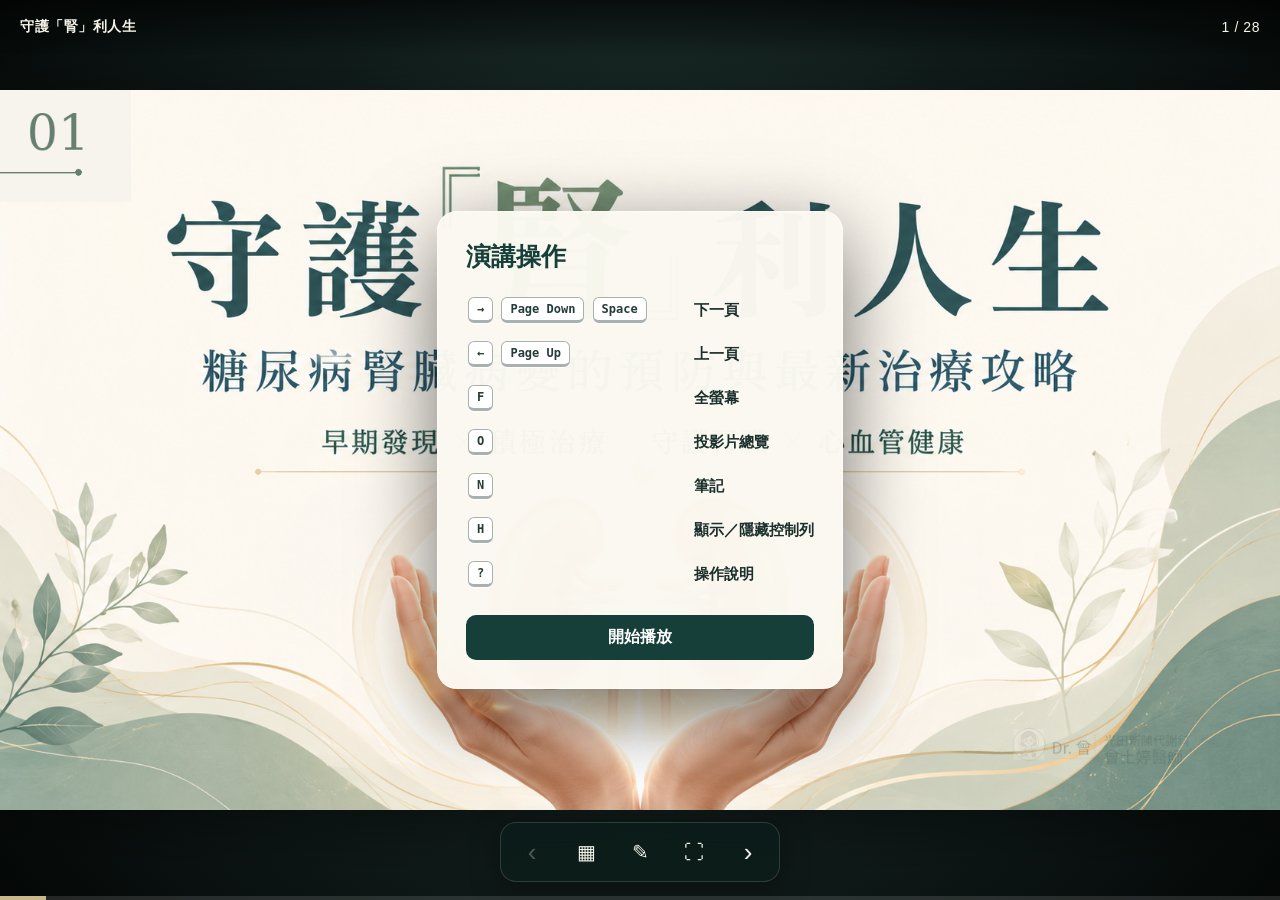
==== index.html @ 90260e6b "Add slide notes panel" ====
<!doctype html>
<html lang="zh-Hant">
<head>
  <meta charset="utf-8">
  <meta name="viewport" content="width=device-width,initial-scale=1,viewport-fit=cover">
  <meta name="theme-color" content="#173f3a">
  <title>守護「腎」利人生｜糖尿病腎臟病變衛教</title>
  <link rel="stylesheet" href="style.css">
</head>
<body>
  <main id="stage" aria-label="簡報播放區">
    <div id="deck" tabindex="0" aria-live="polite">
      <img id="slide" src="slides/slide-01.png" alt="第 1 張投影片" draggable="false">
    </div>

    <header id="topbar" class="chrome">
      <div class="brand">守護「腎」利人生</div>
      <div id="status" aria-label="目前頁碼">1 / 28</div>
    </header>

    <nav id="controls" class="chrome" aria-label="簡報控制">
      <button id="prev" type="button" aria-label="上一頁" title="上一頁（← / Page Up）">‹</button>
      <button id="overview" type="button" aria-label="投影片總覽" title="投影片總覽（O）">▦</button>
      <button id="notes" type="button" aria-label="筆記" title="筆記（N）">✎</button>
      <button id="fullscreen" type="button" aria-label="全螢幕" title="全螢幕（F）">⛶</button>
      <button id="next" type="button" aria-label="下一頁" title="下一頁（→ / Page Down / 空白鍵）">›</button>
    </nav>

    <div id="progress" aria-hidden="true"><span></span></div>

    <section id="help" class="panel" hidden aria-label="操作說明">
      <h2>演講操作</h2>
      <div class="key-grid">
        <span><kbd>→</kbd> <kbd>Page Down</kbd> <kbd>Space</kbd></span><b>下一頁</b>
        <span><kbd>←</kbd> <kbd>Page Up</kbd></span><b>上一頁</b>
        <span><kbd>F</kbd></span><b>全螢幕</b>
        <span><kbd>O</kbd></span><b>投影片總覽</b>
        <span><kbd>N</kbd></span><b>筆記</b>
        <span><kbd>H</kbd></span><b>顯示／隱藏控制列</b>
        <span><kbd>?</kbd></span><b>操作說明</b>
      </div>
      <button type="button" class="close" data-close>開始播放</button>
    </section>

    <section id="overviewPanel" class="panel overview" hidden aria-label="投影片總覽">
      <div class="overview-head"><h2>投影片總覽</h2><button type="button" class="icon-close" data-close aria-label="關閉">×</button></div>
      <div id="thumbs"></div>
    </section>

    <aside id="notesPanel" class="notes-panel" hidden aria-label="投影片筆記">
      <div class="notes-head">
        <div>
          <p>第 <span id="noteSlideNumber">1</span> 張</p>
          <h2>我的筆記</h2>
        </div>
        <button type="button" class="icon-close" data-notes-close aria-label="關閉筆記">×</button>
      </div>
      <textarea id="slideNote" placeholder="寫下想提醒自己的重點..." spellcheck="false"></textarea>
      <div class="notes-meta">
        <span id="noteSaved" aria-live="polite">已儲存</span>
        <span id="noteCount">0 字</span>
      </div>
      <div class="notes-actions">
        <button id="copyNotes" type="button">複製全部</button>
        <button id="downloadNotes" type="button">下載全部</button>
        <button id="clearNote" type="button">清除本頁</button>
      </div>
    </aside>
  </main>
  <script src="app.js"></script>
</body>
</html>
---- style.css ----
:root{color-scheme:dark;--ink:#f6f4ea;--green:#173f3a;--accent:#c8b889;--chrome:rgba(12,29,27,.80)}
*{box-sizing:border-box}
html,body{width:100%;height:100%;margin:0;overflow:hidden;background:#07100f;font-family:-apple-system,BlinkMacSystemFont,"Segoe UI","Noto Sans TC",sans-serif}
button{font:inherit}
#stage{position:relative;width:100%;height:100%;display:grid;place-items:center;background:radial-gradient(circle at 50% 45%,#28433e 0,#111d1b 55%,#050807 100%);isolation:isolate}
#deck{width:100%;height:100%;display:grid;place-items:center;outline:none;cursor:none;transition:padding-right .25s ease}
#stage.notes-open #deck{padding-right:min(390px,32vw)}
#slide{display:block;width:100%;height:100%;object-fit:contain;user-select:none;-webkit-user-select:none;filter:drop-shadow(0 12px 35px rgba(0,0,0,.45))}
.chrome{position:fixed;z-index:10;transition:opacity .25s ease,transform .25s ease}
#topbar{top:0;left:0;right:0;height:54px;padding:0 20px;display:flex;align-items:center;justify-content:space-between;color:var(--ink);background:linear-gradient(to bottom,rgba(0,0,0,.55),transparent);font-size:14px;letter-spacing:.04em;pointer-events:none}
.brand{font-weight:700}.hidden-chrome .chrome{opacity:0;pointer-events:none}.hidden-chrome #topbar{transform:translateY(-100%)}.hidden-chrome #controls{transform:translate(-50%,120%)}
#controls{left:50%;bottom:max(18px,env(safe-area-inset-bottom));transform:translateX(-50%);display:flex;gap:6px;padding:7px;border:1px solid rgba(255,255,255,.14);border-radius:16px;background:var(--chrome);box-shadow:0 8px 30px rgba(0,0,0,.35);backdrop-filter:blur(14px)}
#controls button{position:relative;width:48px;height:44px;border:0;border-radius:11px;color:var(--ink);background:transparent;font-size:26px;line-height:1;cursor:pointer}
#controls button:nth-child(2),#controls button:nth-child(3),#controls button:nth-child(4){font-size:20px}
#controls button:hover,#controls button:focus-visible{background:rgba(255,255,255,.15);outline:2px solid var(--accent);outline-offset:-2px}
#controls button:disabled{opacity:.28;cursor:default}
#controls button.has-note{background:rgba(200,184,137,.18)}
#controls button.has-note::after{content:"";position:absolute;width:7px;height:7px;border-radius:50%;background:#f0d27a;transform:translate(-2px,13px)}
#progress{position:fixed;z-index:12;left:0;right:0;bottom:0;height:4px;background:rgba(255,255,255,.12)}
#progress span{display:block;height:100%;width:4%;background:var(--accent);transition:width .25s ease}
.panel{position:fixed;z-index:30;inset:auto;max-width:min(640px,calc(100% - 32px));max-height:calc(100% - 32px);padding:28px;color:#1b302d;background:rgba(250,248,240,.98);border:1px solid rgba(255,255,255,.5);border-radius:20px;box-shadow:0 24px 80px rgba(0,0,0,.55);overflow:auto}
.panel[hidden]{display:none}.panel h2{margin:0 0 22px;font-size:25px;color:var(--green)}
.key-grid{display:grid;grid-template-columns:1.7fr 1fr;gap:14px 24px;align-items:center;font-size:15px}
kbd{display:inline-block;padding:4px 8px;margin:2px;border:1px solid #a8b1ad;border-bottom-width:3px;border-radius:6px;background:white;color:#243c38;font:600 12px ui-monospace,monospace;box-shadow:0 1px 0 #fff}
.close{display:block;width:100%;margin-top:26px;padding:12px 18px;border:0;border-radius:10px;background:var(--green);color:white;font-weight:700;cursor:pointer}
.overview{inset:16px;max-width:none;max-height:none;padding:20px 20px 30px}.overview-head{position:sticky;top:-20px;z-index:2;display:flex;justify-content:space-between;align-items:center;margin:-20px -20px 18px;padding:18px 20px 10px;background:rgba(250,248,240,.98)}.overview-head h2{margin:0}.icon-close{width:40px;height:40px;border:0;border-radius:50%;font-size:28px;background:#e5e5dc;color:var(--green);cursor:pointer}
#thumbs{display:grid;grid-template-columns:repeat(auto-fill,minmax(210px,1fr));gap:16px}
.thumb{position:relative;padding:0;border:3px solid transparent;border-radius:10px;overflow:hidden;background:#d9ddd8;box-shadow:0 3px 12px rgba(0,0,0,.15);cursor:pointer}.thumb img{display:block;width:100%;aspect-ratio:16/9;object-fit:cover}.thumb span{position:absolute;right:7px;bottom:6px;min-width:27px;padding:3px 7px;border-radius:12px;color:#fff;background:rgba(0,0,0,.68);font-size:12px}.thumb.has-note::after{content:"";position:absolute;left:8px;bottom:8px;width:10px;height:10px;border-radius:50%;background:#f0d27a;box-shadow:0 0 0 2px rgba(0,0,0,.45)}.thumb.current{border-color:#b4933e}.thumb:hover{transform:translateY(-2px)}
.notes-panel{position:fixed;z-index:26;top:68px;right:16px;bottom:18px;width:min(390px,calc(100% - 32px));display:flex;flex-direction:column;gap:14px;padding:18px;color:#1b302d;background:rgba(250,248,240,.98);border:1px solid rgba(255,255,255,.5);border-radius:18px;box-shadow:0 24px 80px rgba(0,0,0,.55)}
.notes-panel[hidden]{display:none}.notes-head{display:flex;justify-content:space-between;align-items:flex-start;gap:14px}.notes-head p{margin:1px 0 3px;color:#6b746f;font-size:13px}.notes-head h2{margin:0;color:var(--green);font-size:24px}
#slideNote{flex:1;min-height:220px;width:100%;padding:14px 15px;border:1px solid #c7cabe;border-radius:12px;resize:none;background:#fffdf6;color:#172b28;font:16px/1.6 -apple-system,BlinkMacSystemFont,"Segoe UI","Noto Sans TC",sans-serif;outline:none}
#slideNote:focus{border-color:#b4933e;box-shadow:0 0 0 3px rgba(180,147,62,.18)}
.notes-meta{display:flex;justify-content:space-between;color:#6b746f;font-size:13px}.notes-actions{display:grid;grid-template-columns:1fr 1fr 1fr;gap:8px}.notes-actions button{min-height:42px;padding:9px 10px;border:0;border-radius:10px;background:#e5e5dc;color:#173f3a;font-weight:700;cursor:pointer}.notes-actions button:hover,.notes-actions button:focus-visible{outline:2px solid #b4933e;outline-offset:2px;background:#f2eddb}.notes-actions button:last-child{color:#8a2f27}
@media (max-width:760px){#stage.notes-open #deck{padding-right:0;padding-bottom:42vh}.notes-panel{top:auto;left:10px;right:10px;bottom:0;width:auto;height:min(48vh,430px);border-radius:18px 18px 0 0}#slideNote{min-height:120px}}
@media (max-width:600px){#topbar{height:44px;padding:0 12px;font-size:12px}.brand{max-width:70%;white-space:nowrap;overflow:hidden;text-overflow:ellipsis}#controls{bottom:max(10px,env(safe-area-inset-bottom))}#controls button{width:44px;height:40px}.panel{padding:22px}.key-grid{grid-template-columns:1fr;gap:7px}.key-grid b{margin-bottom:6px}#thumbs{grid-template-columns:repeat(2,1fr);gap:9px}.notes-panel{padding:14px}.notes-head h2{font-size:21px}.notes-actions{grid-template-columns:1fr}.notes-actions button{min-height:38px}}
@media print{.chrome,#progress,.panel,.notes-panel{display:none!important}#slide{object-fit:contain}}
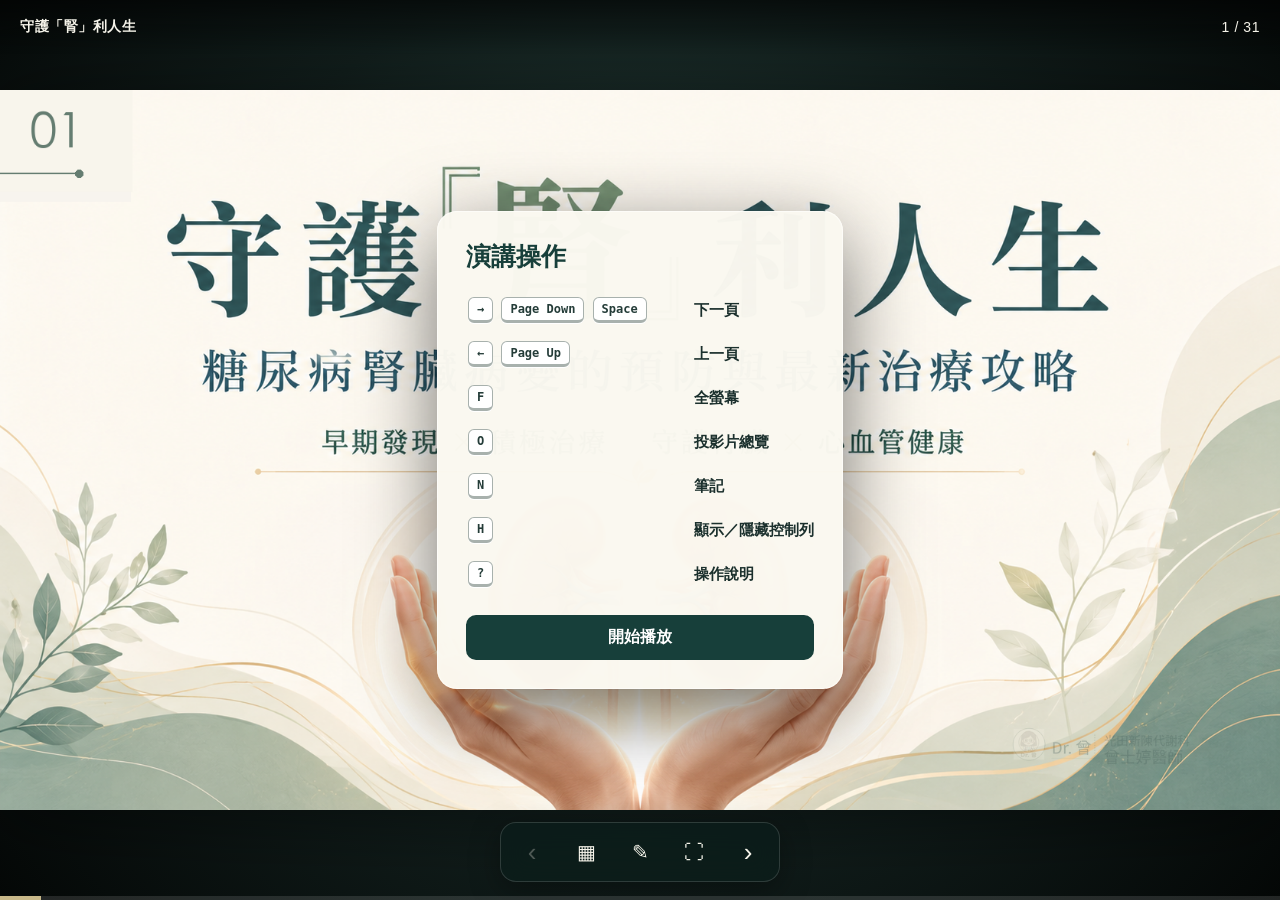
==== commit 07ed7358: "Insert quiz slides" ====
--- a/index.html
+++ b/index.html
@@ -15,7 +15,7 @@
 
     <header id="topbar" class="chrome">
       <div class="brand">守護「腎」利人生</div>
-      <div id="status" aria-label="目前頁碼">1 / 28</div>
+      <div id="status" aria-label="目前頁碼">1 / 31</div>
     </header>
 
     <nav id="controls" class="chrome" aria-label="簡報控制">
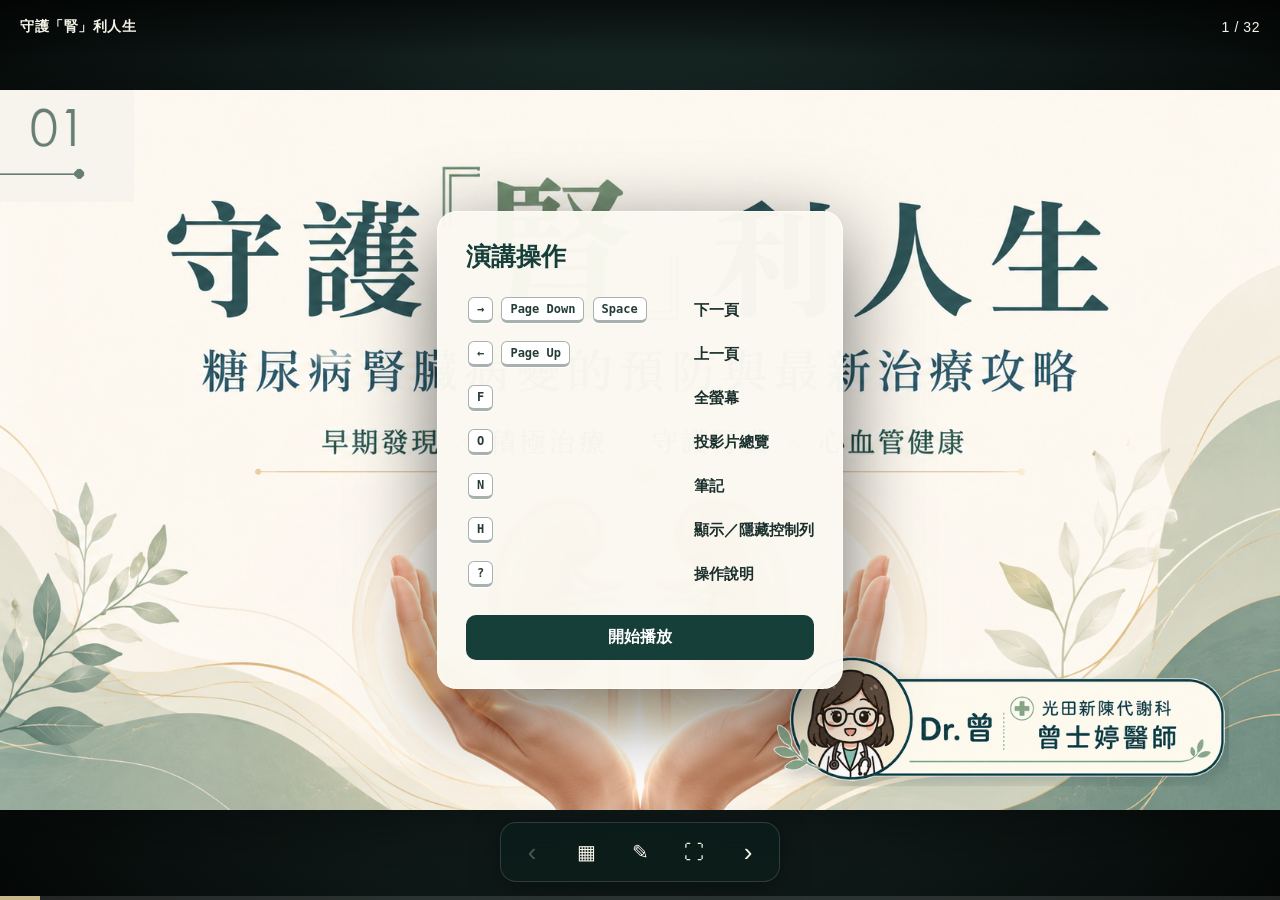
==== commit 1f96a2b0: "Update branding and finerenone slides" ====
--- a/index.html
+++ b/index.html
@@ -15,7 +15,7 @@
 
     <header id="topbar" class="chrome">
       <div class="brand">守護「腎」利人生</div>
-      <div id="status" aria-label="目前頁碼">1 / 31</div>
+      <div id="status" aria-label="目前頁碼">1 / 32</div>
     </header>
 
     <nav id="controls" class="chrome" aria-label="簡報控制">
--- a/style.css
+++ b/style.css
@@ -3,7 +3,7 @@
 html,body{width:100%;height:100%;margin:0;overflow:hidden;background:#07100f;font-family:-apple-system,BlinkMacSystemFont,"Segoe UI","Noto Sans TC",sans-serif}
 button{font:inherit}
 #stage{position:relative;width:100%;height:100%;display:grid;place-items:center;background:radial-gradient(circle at 50% 45%,#28433e 0,#111d1b 55%,#050807 100%);isolation:isolate}
-#deck{width:100%;height:100%;display:grid;place-items:center;outline:none;cursor:none;transition:padding-right .25s ease}
+#deck{width:100%;height:100%;display:grid;place-items:center;outline:none;cursor:default;transition:padding-right .25s ease}
 #stage.notes-open #deck{padding-right:min(390px,32vw)}
 #slide{display:block;width:100%;height:100%;object-fit:contain;user-select:none;-webkit-user-select:none;filter:drop-shadow(0 12px 35px rgba(0,0,0,.45))}
 .chrome{position:fixed;z-index:10;transition:opacity .25s ease,transform .25s ease}
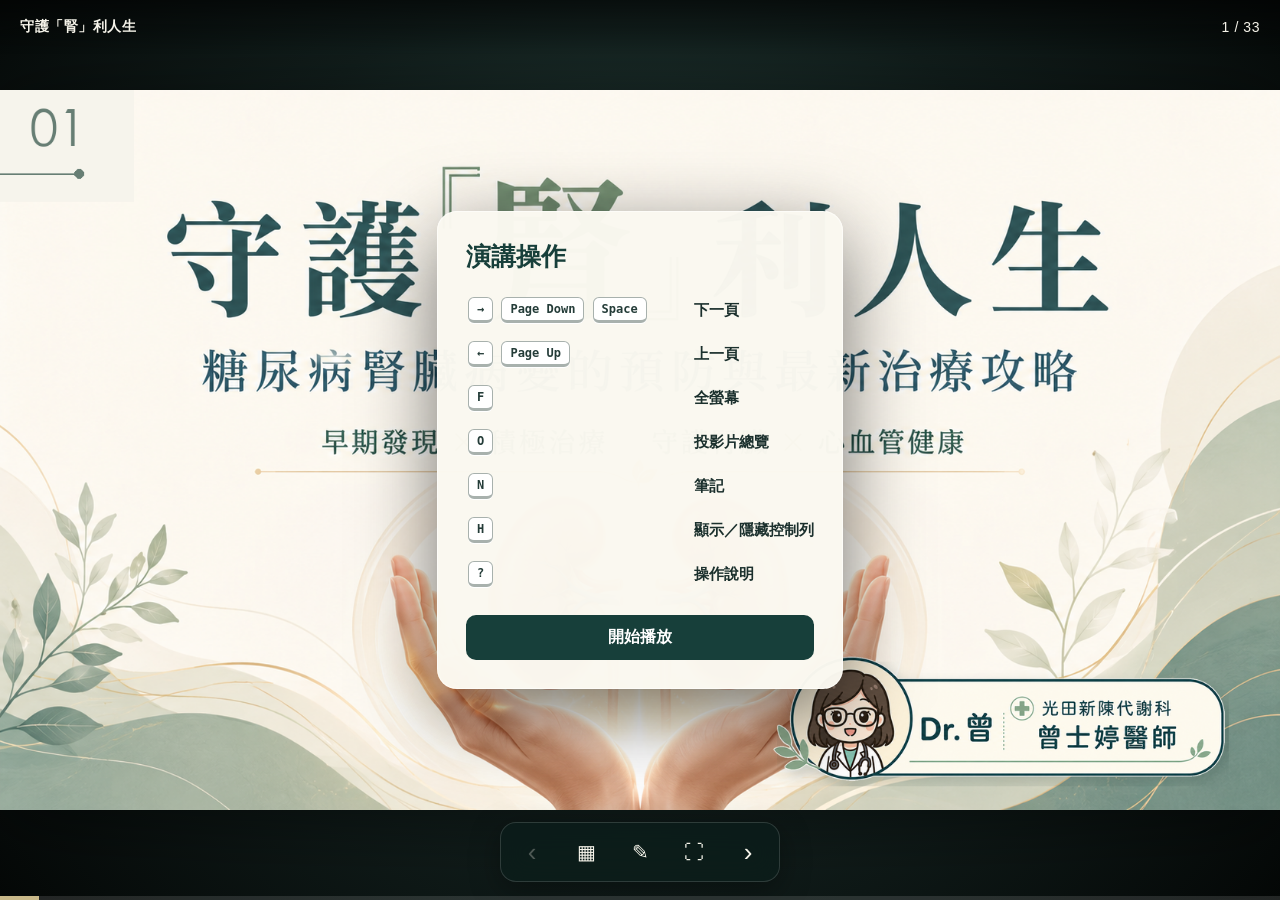
==== commit b67f1f29: "Add SGLT2i mechanism video slide" ====
--- a/index.html
+++ b/index.html
@@ -10,12 +10,13 @@
 <body>
   <main id="stage" aria-label="簡報播放區">
     <div id="deck" tabindex="0" aria-live="polite">
-      <img id="slide" src="slides/slide-01.png" alt="第 1 張投影片" draggable="false">
+      <img id="slide" src="slides/slide-01.png?v=20260802-sglt2i-video" alt="第 1 張投影片" draggable="false">
+      <video id="slideVideo" class="slide-media" controls playsinline preload="metadata" hidden></video>
     </div>
 
     <header id="topbar" class="chrome">
       <div class="brand">守護「腎」利人生</div>
-      <div id="status" aria-label="目前頁碼">1 / 32</div>
+      <div id="status" aria-label="目前頁碼">1 / 33</div>
     </header>
 
     <nav id="controls" class="chrome" aria-label="簡報控制">
@@ -67,6 +68,6 @@
       </div>
     </aside>
   </main>
-  <script src="app.js"></script>
+  <script src="app.js?v=20260802-sglt2i-video"></script>
 </body>
 </html>
--- a/style.css
+++ b/style.css
@@ -5,7 +5,9 @@
 #stage{position:relative;width:100%;height:100%;display:grid;place-items:center;background:radial-gradient(circle at 50% 45%,#28433e 0,#111d1b 55%,#050807 100%);isolation:isolate}
 #deck{width:100%;height:100%;display:grid;place-items:center;outline:none;cursor:default;transition:padding-right .25s ease}
 #stage.notes-open #deck{padding-right:min(390px,32vw)}
-#slide{display:block;width:100%;height:100%;object-fit:contain;user-select:none;-webkit-user-select:none;filter:drop-shadow(0 12px 35px rgba(0,0,0,.45))}
+#slide,.slide-media{display:block;width:100%;height:100%;object-fit:contain;user-select:none;-webkit-user-select:none;filter:drop-shadow(0 12px 35px rgba(0,0,0,.45))}
+#slide[hidden],.slide-media[hidden]{display:none!important}
+.slide-media{background:#050807}
 .chrome{position:fixed;z-index:10;transition:opacity .25s ease,transform .25s ease}
 #topbar{top:0;left:0;right:0;height:54px;padding:0 20px;display:flex;align-items:center;justify-content:space-between;color:var(--ink);background:linear-gradient(to bottom,rgba(0,0,0,.55),transparent);font-size:14px;letter-spacing:.04em;pointer-events:none}
 .brand{font-weight:700}.hidden-chrome .chrome{opacity:0;pointer-events:none}.hidden-chrome #topbar{transform:translateY(-100%)}.hidden-chrome #controls{transform:translate(-50%,120%)}
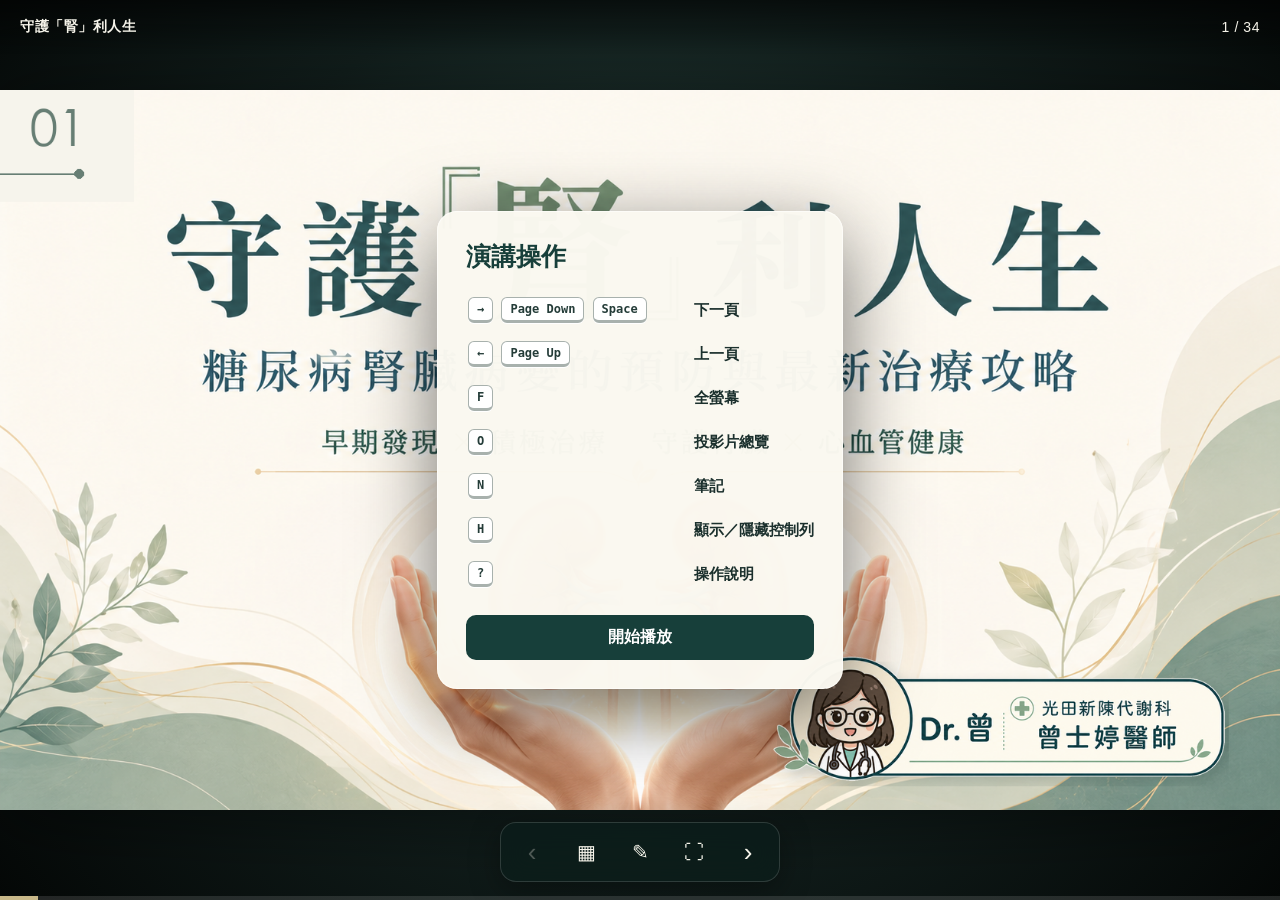
==== commit 5f92755f: "Add GLP-1RA mechanism slide" ====
--- a/index.html
+++ b/index.html
@@ -10,13 +10,13 @@
 <body>
   <main id="stage" aria-label="簡報播放區">
     <div id="deck" tabindex="0" aria-live="polite">
-      <img id="slide" src="slides/slide-01.png?v=20260802-sglt2i-video" alt="第 1 張投影片" draggable="false">
+      <img id="slide" src="slides/slide-01.png?v=20260802-glp1ra-mechanism" alt="第 1 張投影片" draggable="false">
       <video id="slideVideo" class="slide-media" controls playsinline preload="metadata" hidden></video>
     </div>
 
     <header id="topbar" class="chrome">
       <div class="brand">守護「腎」利人生</div>
-      <div id="status" aria-label="目前頁碼">1 / 33</div>
+      <div id="status" aria-label="目前頁碼">1 / 34</div>
     </header>
 
     <nav id="controls" class="chrome" aria-label="簡報控制">
@@ -68,6 +68,6 @@
       </div>
     </aside>
   </main>
-  <script src="app.js?v=20260802-sglt2i-video"></script>
+  <script src="app.js?v=20260802-glp1ra-mechanism"></script>
 </body>
 </html>
